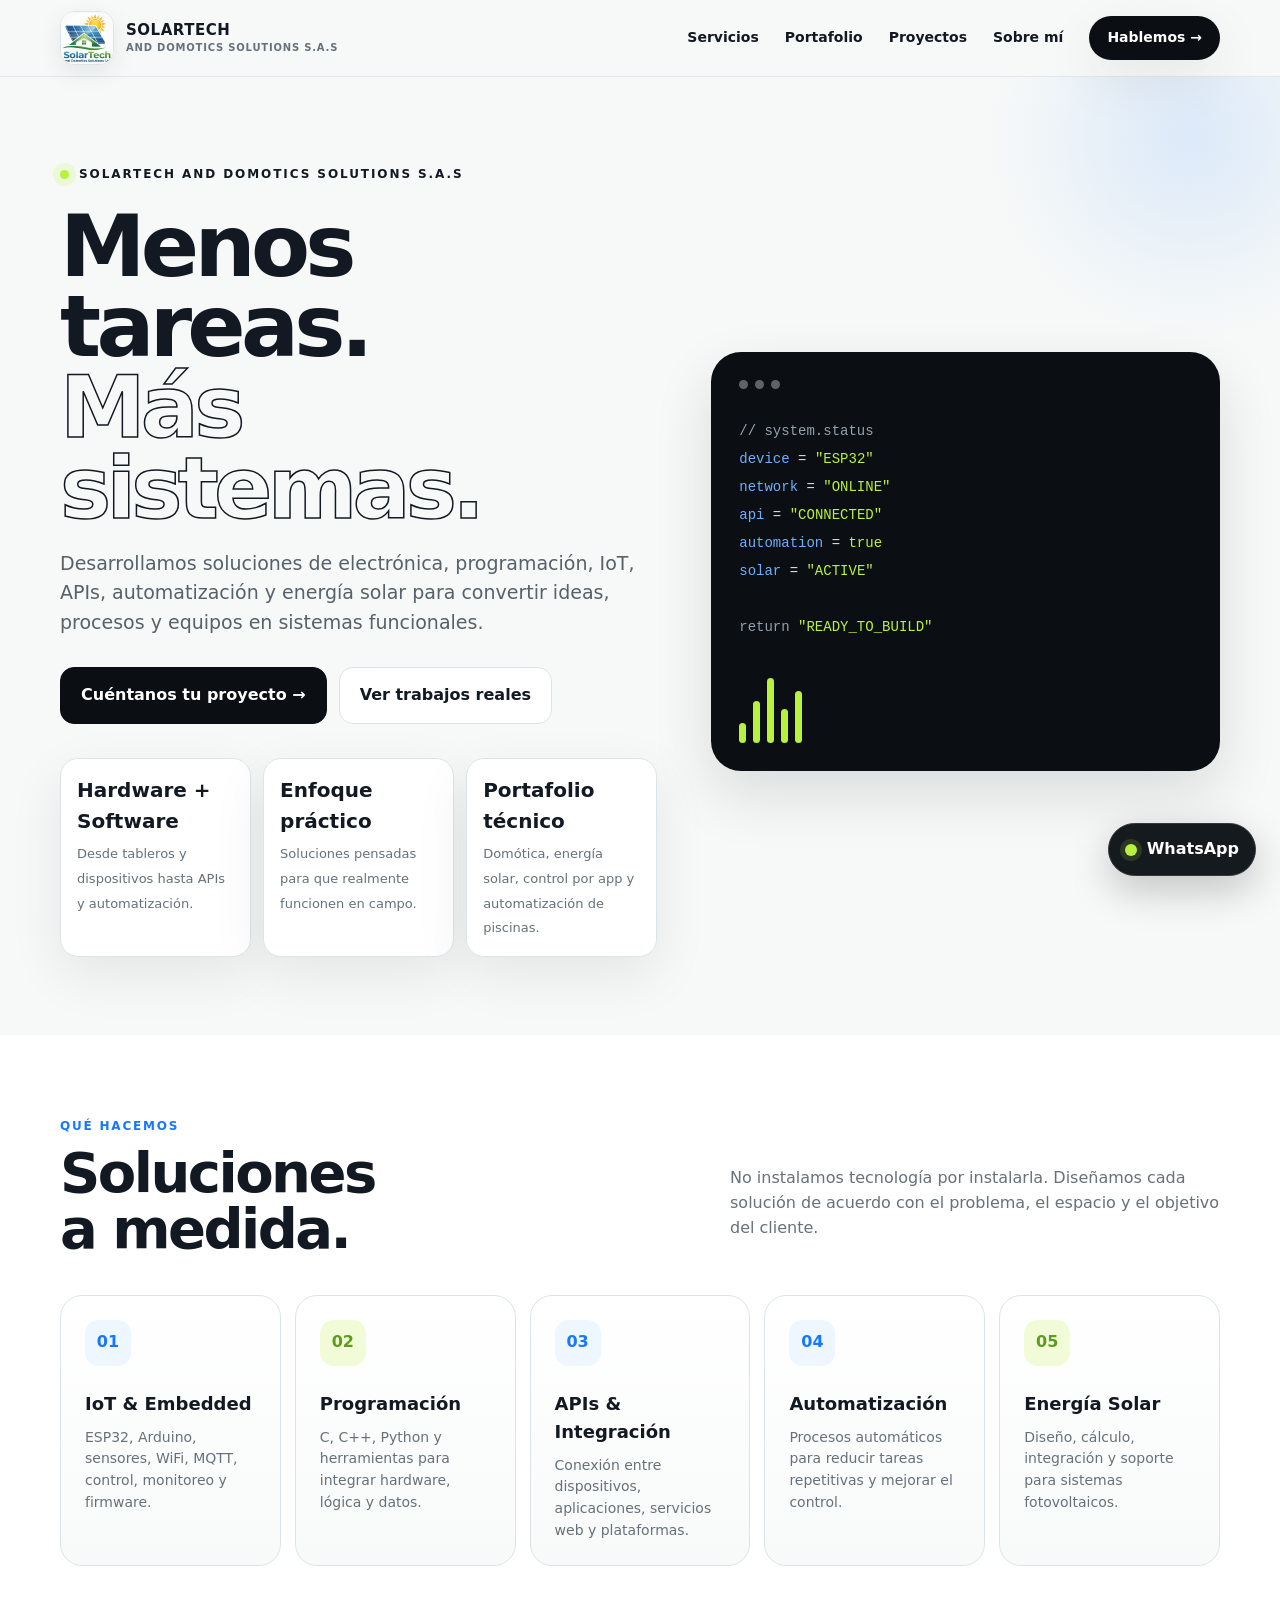
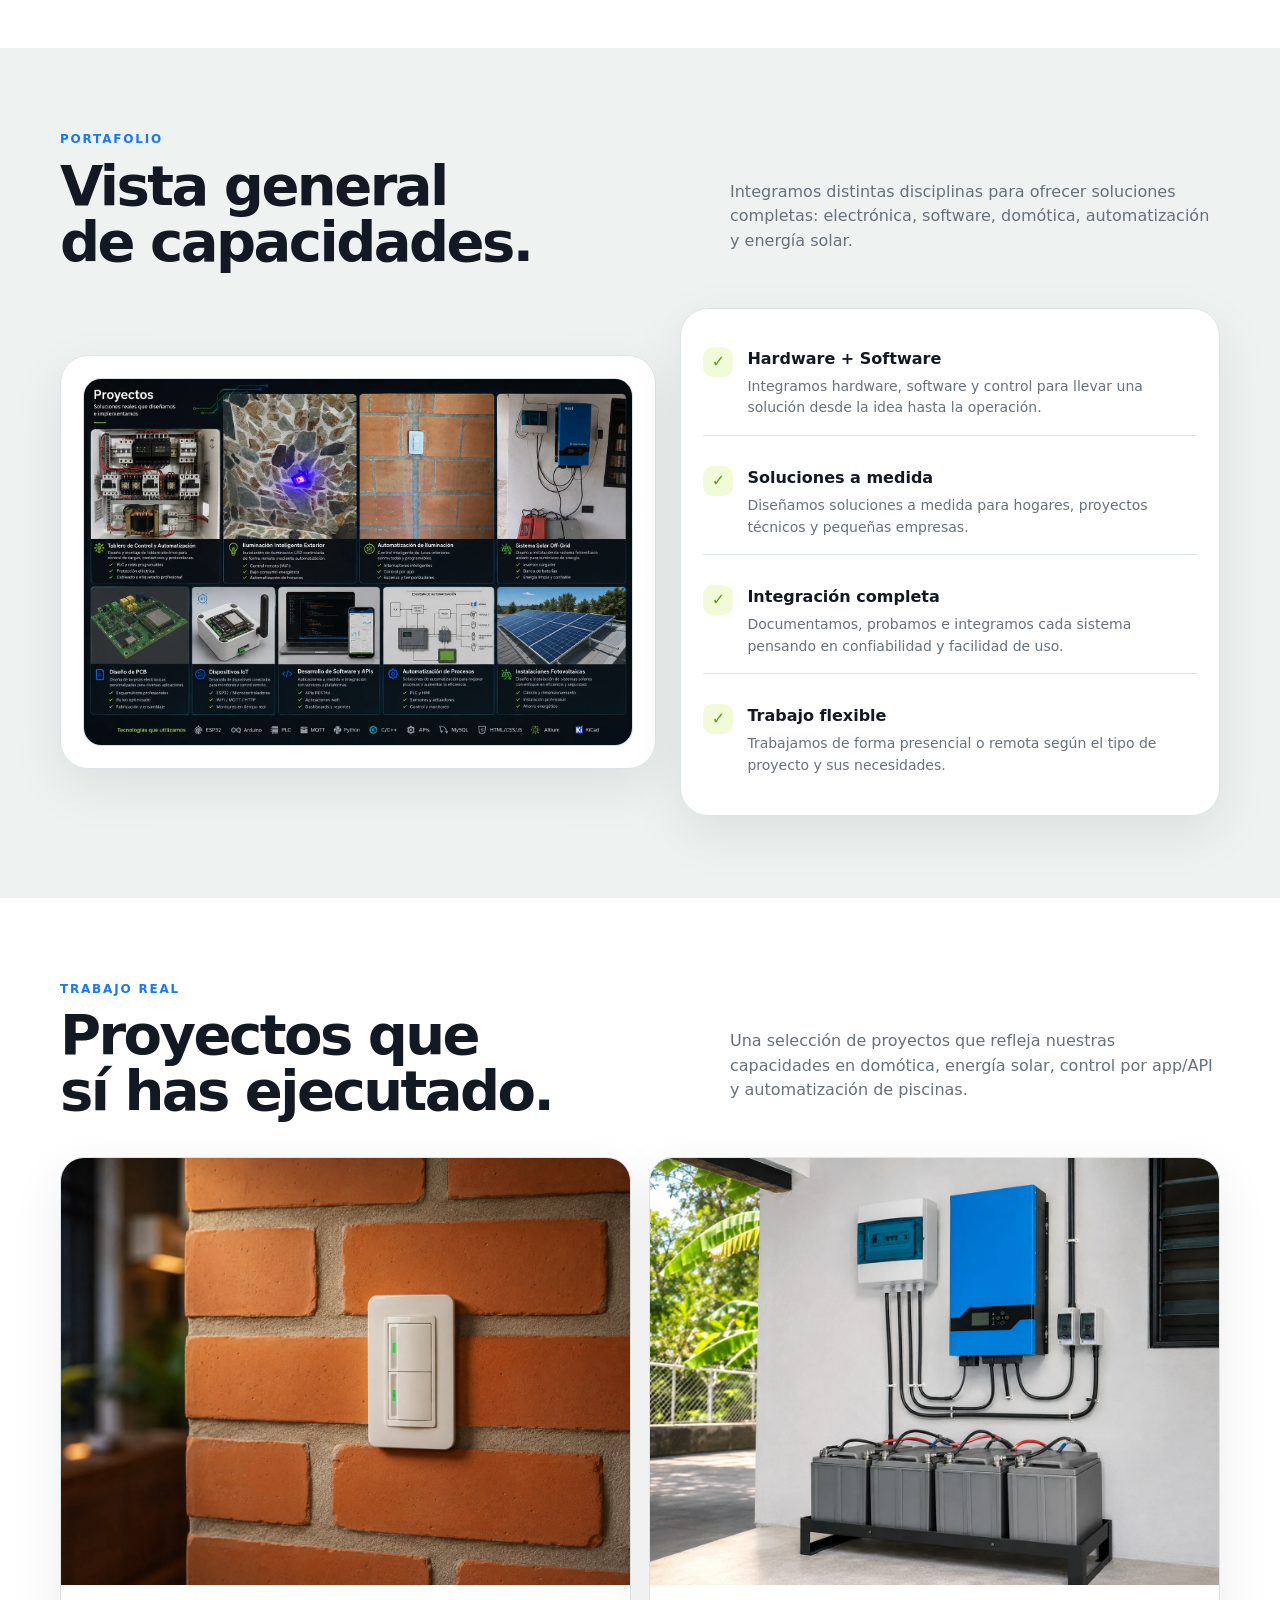
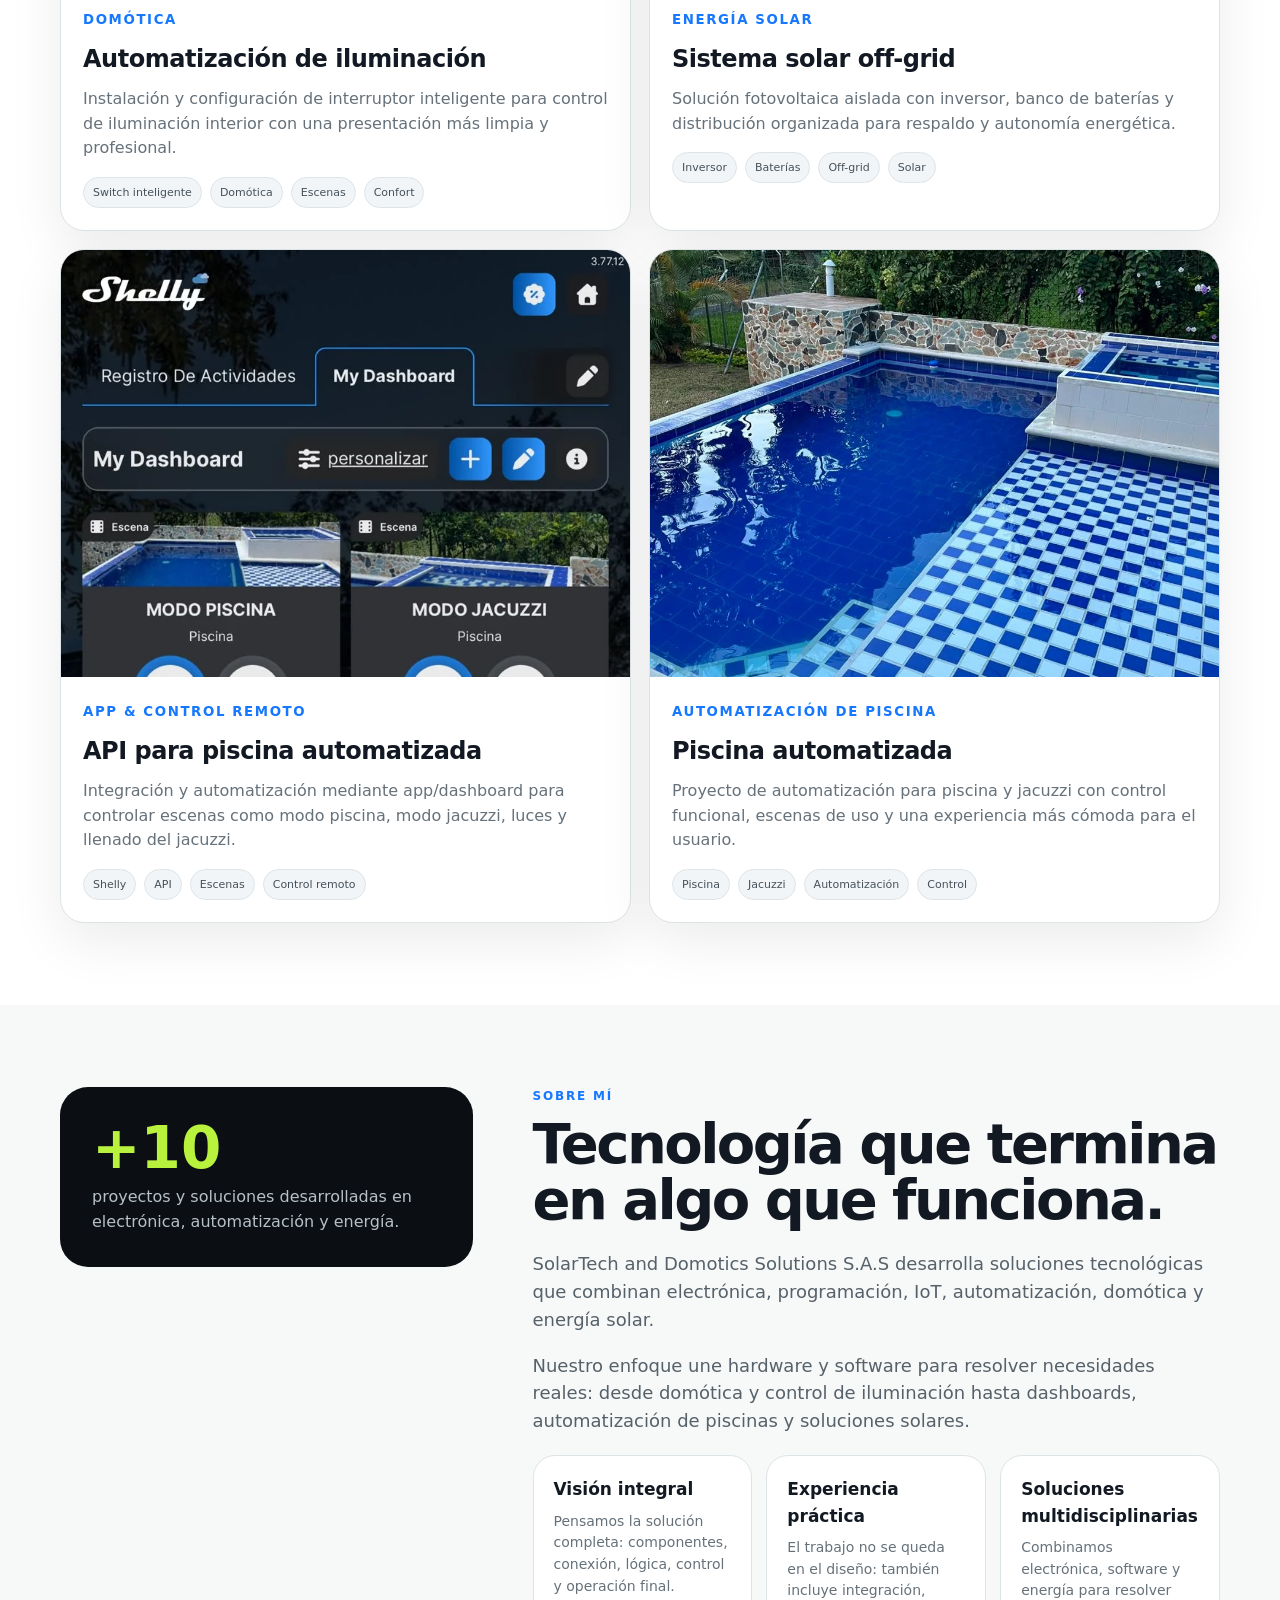
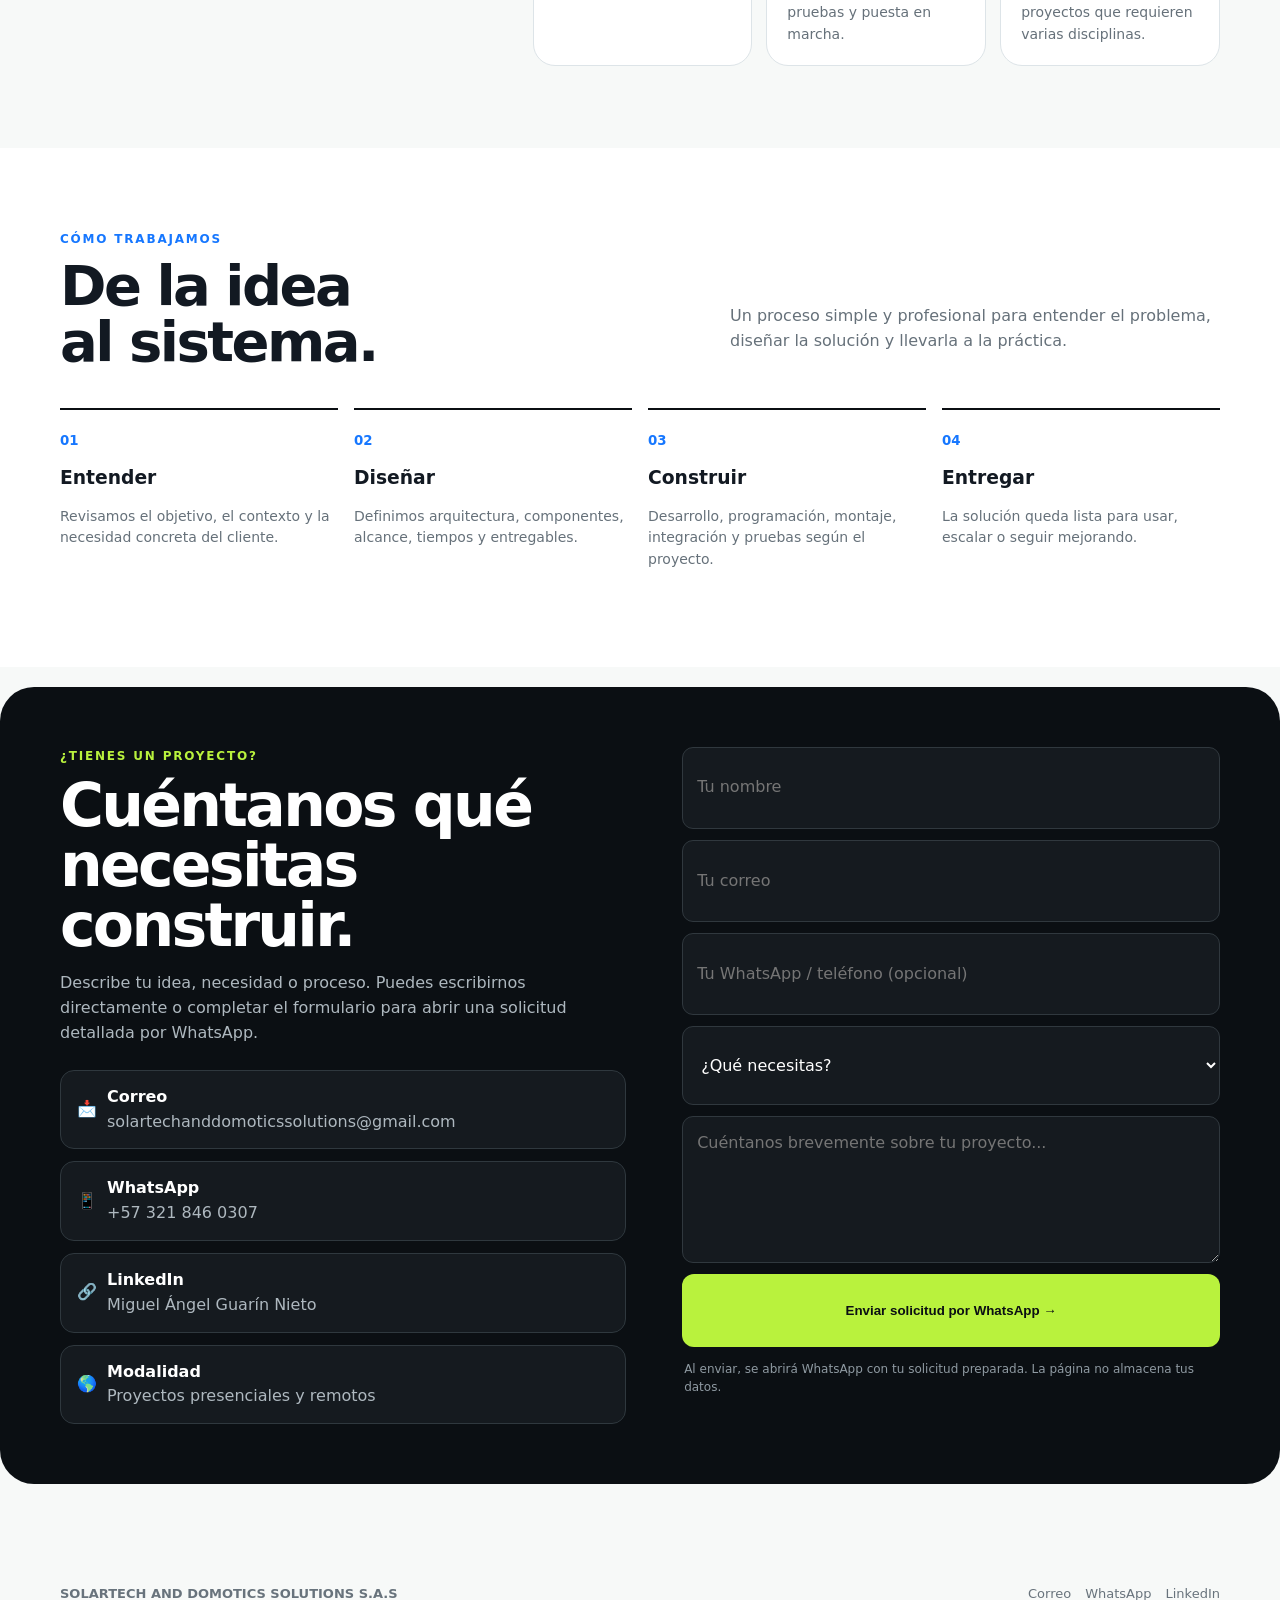
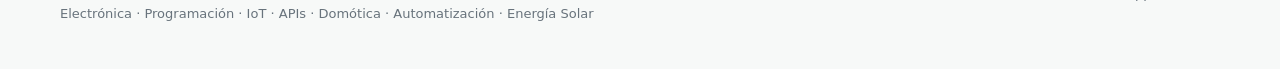
==== index.html @ ecc5a06c "Add files via upload" ====
<!doctype html>
<html lang="es">
<head>
  <meta charset="utf-8" />
  <meta name="viewport" content="width=device-width,initial-scale=1" />
  <meta name="description" content="SolarTech and Domotics Solutions S.A.S — Electrónica, programación, IoT, APIs, automatización y energía solar." />
  <title>SolarTech and Domotics Solutions S.A.S | Automatización · IoT · Energía Solar</title>
  <link rel="icon" type="image/png" href="assets/solartech-logo.png" />
  <style>
    :root{
      --bg:#f7f9f8; --card:#ffffff; --black:#0b0f13; --ink:#121922; --muted:#66717a;
      --line:#dde4e8; --green:#b9f23d; --green-deep:#5f9c1d; --blue:#1677ff; --soft:#edf2f5;
      --radius:24px; --shadow:0 18px 54px rgba(11,15,19,.08);
    }
    *{box-sizing:border-box} html{scroll-behavior:smooth} body{margin:0;font-family:Inter,system-ui,-apple-system,"Segoe UI",sans-serif;background:var(--bg);color:var(--ink);line-height:1.55}
    img{max-width:100%;display:block} a{text-decoration:none;color:inherit}
    .wrap{width:min(1160px,92%);margin:auto}
    nav{position:sticky;top:0;z-index:30;background:rgba(247,249,248,.86);backdrop-filter:blur(14px);border-bottom:1px solid rgba(221,228,232,.9)}
    .nav{height:76px;display:flex;justify-content:space-between;align-items:center}
    .brand{display:flex;align-items:center;gap:12px;font-weight:900;letter-spacing:.04em}
    .brand-logo{width:54px;height:54px;object-fit:contain;border-radius:14px;background:#fff;border:1px solid var(--line);box-shadow:0 8px 24px rgba(11,15,19,.08)}
    .brand-copy{display:flex;flex-direction:column;line-height:1.05}.brand-copy strong{font-size:15px;letter-spacing:.035em}.brand-copy span{font-size:10px;color:var(--muted);letter-spacing:.08em;margin-top:4px}
    .links{display:flex;align-items:center;gap:26px;font-size:14px;font-weight:700}
    .links a:hover{color:var(--blue)}
    .cta{background:var(--black);color:#fff;padding:11px 18px;border-radius:999px;box-shadow:var(--shadow)}
    .hero{padding:88px 0 78px;position:relative;overflow:hidden}
    .hero:before{content:"";position:absolute;right:-120px;top:-150px;width:420px;height:420px;border-radius:50%;background:radial-gradient(circle,rgba(22,119,255,.12),transparent 68%)}
    .hero-grid{display:grid;grid-template-columns:1.08fr .92fr;gap:54px;align-items:center}
    .eyebrow{display:flex;gap:10px;align-items:center;font-size:12px;font-weight:900;letter-spacing:.16em;text-transform:uppercase}
    .dot{width:9px;height:9px;border-radius:50%;background:var(--green);box-shadow:0 0 0 7px rgba(185,242,61,.18)}
    h1{font-size:clamp(48px,7vw,86px);line-height:.94;letter-spacing:-.055em;margin:22px 0 20px;max-width:720px}
    h1 span{color:transparent;-webkit-text-stroke:1.5px var(--ink)}
    .lead{font-size:19px;color:#56616a;max-width:680px}
    .buttons{display:flex;gap:12px;flex-wrap:wrap;margin-top:30px}
    .btn{display:inline-flex;align-items:center;gap:10px;padding:15px 20px;border-radius:14px;font-weight:800;border:1px solid var(--line);background:#fff}
    .primary{background:var(--black);border-color:var(--black);color:#fff}
    .mini-stats{display:grid;grid-template-columns:repeat(3,1fr);gap:12px;margin-top:34px}
    .mini{background:#fff;border:1px solid var(--line);padding:16px;border-radius:18px;box-shadow:var(--shadow)}
    .mini strong{display:block;font-size:20px;margin-bottom:4px}
    .mini span{font-size:13px;color:var(--muted)}
    .hero-card{background:var(--black);color:#dbe5ea;border-radius:30px;padding:28px;min-height:390px;box-shadow:0 24px 60px rgba(9,16,24,.12)}
    .hero-card .top{display:flex;gap:7px;margin-bottom:28px}.hero-card .top i{width:9px;height:9px;border-radius:50%;background:#fff;opacity:.35}
    .code{font:14px/2 ui-monospace,Consolas,monospace}.g{color:var(--green)}.b{color:#6eafff}.m{color:#93a1ab}
    .signal{display:flex;gap:7px;align-items:end;height:72px;margin-top:30px}.signal i{display:block;width:7px;background:var(--green);border-radius:8px}
    .signal i:nth-child(1){height:20px}.signal i:nth-child(2){height:42px}.signal i:nth-child(3){height:65px}.signal i:nth-child(4){height:34px}.signal i:nth-child(5){height:52px}
    section{padding:82px 0}.white{background:#fff}.soft{background:#eef3f2}
    .head{display:flex;justify-content:space-between;align-items:end;gap:28px;margin-bottom:38px}.kicker{font-size:12px;font-weight:900;letter-spacing:.15em;text-transform:uppercase;color:var(--blue)}
    .head h2{font-size:clamp(34px,5vw,56px);line-height:1;letter-spacing:-.045em;margin:9px 0 0}.head p{max-width:490px;color:var(--muted)}
    .services{display:grid;grid-template-columns:repeat(5,1fr);gap:14px}
    .service{background:linear-gradient(180deg,#fff,#f8faf9);border:1px solid var(--line);border-radius:22px;padding:24px;min-height:225px;transition:.2s transform,.2s box-shadow}
    .service:hover,.portfolio-box:hover,.project:hover,.reason:hover{transform:translateY(-4px);box-shadow:var(--shadow)}
    .icon{width:46px;height:46px;border-radius:14px;display:grid;place-items:center;background:#eef6ff;color:var(--blue);font-weight:900;margin-bottom:24px}
    .service:nth-child(2) .icon,.service:nth-child(5) .icon{background:#f1fbd7;color:var(--green-deep)}
    .service h3{margin:0 0 9px;font-size:18px}.service p{margin:0;color:var(--muted);font-size:14px}
    .portfolio-highlight{display:grid;grid-template-columns:1.05fr .95fr;gap:24px;align-items:center}
    .portfolio-box{background:#fff;border:1px solid var(--line);border-radius:28px;padding:22px;box-shadow:var(--shadow)}
    .portfolio-box img{border-radius:18px;border:1px solid #d9e0e4}
    .bullets{display:grid;gap:14px}
    .bullet{display:flex;gap:14px;align-items:flex-start;padding:16px 0;border-bottom:1px solid var(--line)}
    .bullet:last-child{border-bottom:0}.check{width:30px;height:30px;border-radius:10px;background:#f1fbd7;color:var(--green-deep);display:grid;place-items:center;font-weight:900;flex:0 0 auto}
    .bullet strong{display:block;margin-bottom:4px}.bullet p{margin:0;color:var(--muted);font-size:14px}
    .projects-grid{display:grid;grid-template-columns:repeat(2,1fr);gap:18px}
    .project{background:#fff;border:1px solid var(--line);border-radius:24px;overflow:hidden;box-shadow:var(--shadow);transition:.2s transform,.2s box-shadow}
    .project img{aspect-ratio:4/3;object-fit:cover;width:100%;background:#eef2f4}.photo-switch{object-position:center 48%}.photo-solar{object-position:center 42%}.photo-api{object-position:center top}.photo-pool{object-position:center 54%}
    .project-body{padding:22px}.project small{display:inline-block;color:var(--blue);font-weight:900;letter-spacing:.12em;text-transform:uppercase;margin-bottom:10px}
    .project h3{margin:0 0 9px;font-size:24px;letter-spacing:-.02em}.project p{margin:0;color:var(--muted)}
    .tags{display:flex;gap:8px;flex-wrap:wrap;margin-top:16px}.tag{font-size:11px;padding:6px 9px;border-radius:999px;background:#f2f5f7;border:1px solid #dde4e8;color:#46515a}
    .about{display:grid;grid-template-columns:.75fr 1.25fr;gap:60px;align-items:start}
    .stat{background:var(--black);color:#fff;border-radius:28px;padding:32px}.stat strong{display:block;color:var(--green);font-size:58px;line-height:1;margin-bottom:8px}.stat span{color:#b6c0c7}
    .about h2{font-size:clamp(34px,5vw,56px);line-height:1;letter-spacing:-.045em;margin:10px 0 22px}.about p{font-size:18px;color:#56616a}
    .reasons{display:grid;grid-template-columns:repeat(3,1fr);gap:14px;margin-top:20px}.reason{background:#fff;border:1px solid var(--line);border-radius:22px;padding:20px;transition:.2s transform,.2s box-shadow}.reason h3{margin:0 0 8px;font-size:17px}.reason p{margin:0;color:var(--muted);font-size:14px}
    .process{display:grid;grid-template-columns:repeat(4,1fr);gap:16px}.step{border-top:2px solid var(--black);padding-top:18px}.step small{color:var(--blue);font-weight:900}.step h3{margin:10px 0 6px}.step p{font-size:14px;color:var(--muted)}
    .contact{background:var(--black);color:#fff;border-radius:34px;padding:60px;margin:20px auto 70px}.contact-grid{display:grid;grid-template-columns:1fr .95fr;gap:56px}.contact h2{font-size:clamp(38px,5vw,60px);line-height:1;letter-spacing:-.045em;margin:10px 0}.contact p{color:#aeb8bf;max-width:560px}
    .contact-list{display:grid;gap:12px;margin-top:24px}.contact-chip{display:flex;align-items:center;gap:10px;background:#151a1f;border:1px solid #2f383e;padding:14px 16px;border-radius:14px;color:#dbe4ea;transition:.2s border-color,.2s transform}.contact-chip:hover{border-color:#5b6972;transform:translateY(-1px)}
    .contact-chip strong{color:#fff}.contact-chip span{color:#aeb8bf}.form{display:grid;gap:11px} input,select,textarea{width:100%;padding:14px;border-radius:11px;border:1px solid #30383e;background:#151a1f;color:#fff;font:inherit} textarea{min-height:120px;resize:vertical} input:focus,select:focus,textarea:focus{outline:none;border-color:var(--blue);box-shadow:0 0 0 3px rgba(22,119,255,.13)}
    .send{border:0;background:var(--green);color:var(--black);cursor:pointer;font-weight:900;padding:15px;border-radius:12px}.form-note{font-size:12px;color:#8f9aa2;margin:2px 2px 0}
    .whatsapp-float{position:fixed;right:24px;bottom:24px;z-index:40;display:flex;align-items:center;gap:10px;background:#151a1f;color:#fff;padding:13px 16px;border-radius:999px;border:1px solid #2f383e;box-shadow:0 14px 40px rgba(0,0,0,.22);font-weight:800}.whatsapp-float .wa-dot{width:12px;height:12px;border-radius:50%;background:var(--green);box-shadow:0 0 0 5px rgba(185,242,61,.14)}.whatsapp-float:hover{transform:translateY(-2px)}
    footer{padding:30px 0 45px;color:#68737c;font-size:13px}.foot{display:flex;justify-content:space-between;gap:18px}.footer-links{display:flex;gap:14px;flex-wrap:wrap}.footer-links a:hover{color:var(--blue)}
    @media (max-width:950px){.hero-grid,.portfolio-highlight,.about,.contact-grid{grid-template-columns:1fr}.services{grid-template-columns:repeat(2,1fr)}.projects-grid,.reasons,.process,.mini-stats{grid-template-columns:repeat(2,1fr)}}
    @media (max-width:650px){.links{display:none}.brand-copy span{display:none}.brand-copy strong{font-size:12px}.brand-logo{width:46px;height:46px}.hero{padding-top:60px}.services,.projects-grid,.reasons,.process,.mini-stats{grid-template-columns:1fr}.head{display:block}.head p{margin-top:16px}.contact{padding:34px 24px}.foot{display:block}.foot>div+div{margin-top:14px}.whatsapp-float{right:14px;bottom:14px;padding:12px 14px}.whatsapp-float{font-size:13px}}
  </style>
</head>
<body>
  <nav>
    <div class="wrap nav">
      <a class="brand" href="#inicio"><img class="brand-logo" src="assets/solartech-logo.webp" alt="Logo de SolarTech and Domotics Solutions S.A.S" /><span class="brand-copy"><strong>SOLARTECH</strong><span>AND DOMOTICS SOLUTIONS S.A.S</span></span></a>
      <div class="links">
        <a href="#servicios">Servicios</a>
        <a href="#portfolio">Portafolio</a>
        <a href="#proyectos">Proyectos</a>
        <a href="#sobre-mi">Sobre mí</a>
        <a class="cta" href="#contacto">Hablemos →</a>
      </div>
    </div>
  </nav>

  <main>
    <section class="hero" id="inicio">
      <div class="wrap hero-grid">
        <div>
          <div class="eyebrow"><span class="dot"></span> SolarTech and Domotics Solutions S.A.S</div>
          <h1>Menos tareas.<br><span>Más sistemas.</span></h1>
          <p class="lead">Desarrollamos soluciones de electrónica, programación, IoT, APIs, automatización y energía solar para convertir ideas, procesos y equipos en sistemas funcionales.</p>
          <div class="buttons">
            <a class="btn primary" href="#contacto">Cuéntanos tu proyecto →</a>
            <a class="btn" href="#proyectos">Ver trabajos reales</a>
          </div>
          <div class="mini-stats">
            <div class="mini"><strong>Hardware + Software</strong><span>Desde tableros y dispositivos hasta APIs y automatización.</span></div>
            <div class="mini"><strong>Enfoque práctico</strong><span>Soluciones pensadas para que realmente funcionen en campo.</span></div>
            <div class="mini"><strong>Portafolio técnico</strong><span>Domótica, energía solar, control por app y automatización de piscinas.</span></div>
          </div>
        </div>
        <div class="hero-card">
          <div class="top"><i></i><i></i><i></i></div>
          <div class="code">
            <div><span class="m">// system.status</span></div>
            <div><span class="b">device</span> = <span class="g">"ESP32"</span></div>
            <div><span class="b">network</span> = <span class="g">"ONLINE"</span></div>
            <div><span class="b">api</span> = <span class="g">"CONNECTED"</span></div>
            <div><span class="b">automation</span> = <span class="g">true</span></div>
            <div><span class="b">solar</span> = <span class="g">"ACTIVE"</span></div>
            <br />
            <div><span class="m">return</span> <span class="g">"READY_TO_BUILD"</span></div>
          </div>
          <div class="signal"><i></i><i></i><i></i><i></i><i></i></div>
        </div>
      </div>
    </section>

    <section class="white" id="servicios">
      <div class="wrap">
        <div class="head">
          <div>
            <div class="kicker">Qué hacemos</div>
            <h2>Soluciones<br />a medida.</h2>
          </div>
          <p>No instalamos tecnología por instalarla. Diseñamos cada solución de acuerdo con el problema, el espacio y el objetivo del cliente.</p>
        </div>
        <div class="services">
          <article class="service"><div class="icon">01</div><h3>IoT & Embedded</h3><p>ESP32, Arduino, sensores, WiFi, MQTT, control, monitoreo y firmware.</p></article>
          <article class="service"><div class="icon">02</div><h3>Programación</h3><p>C, C++, Python y herramientas para integrar hardware, lógica y datos.</p></article>
          <article class="service"><div class="icon">03</div><h3>APIs & Integración</h3><p>Conexión entre dispositivos, aplicaciones, servicios web y plataformas.</p></article>
          <article class="service"><div class="icon">04</div><h3>Automatización</h3><p>Procesos automáticos para reducir tareas repetitivas y mejorar el control.</p></article>
          <article class="service"><div class="icon">05</div><h3>Energía Solar</h3><p>Diseño, cálculo, integración y soporte para sistemas fotovoltaicos.</p></article>
        </div>
      </div>
    </section>

    <section class="soft" id="portfolio">
      <div class="wrap">
        <div class="head">
          <div>
            <div class="kicker">Portafolio</div>
            <h2>Vista general<br />de capacidades.</h2>
          </div>
          <p>Integramos distintas disciplinas para ofrecer soluciones completas: electrónica, software, domótica, automatización y energía solar.</p>
        </div>
        <div class="portfolio-highlight">
          <div class="portfolio-box">
            <img src="assets/portfolio-general.webp" alt="Póster general del portafolio técnico de SolarTech and Domotics Solutions S.A.S" />
          </div>
          <div class="portfolio-box">
            <div class="bullets">
              <div class="bullet"><div class="check">✓</div><div><strong>Hardware + Software</strong><p>Integramos hardware, software y control para llevar una solución desde la idea hasta la operación.</p></div></div>
              <div class="bullet"><div class="check">✓</div><div><strong>Soluciones a medida</strong><p>Diseñamos soluciones a medida para hogares, proyectos técnicos y pequeñas empresas.</p></div></div>
              <div class="bullet"><div class="check">✓</div><div><strong>Integración completa</strong><p>Documentamos, probamos e integramos cada sistema pensando en confiabilidad y facilidad de uso.</p></div></div>
              <div class="bullet"><div class="check">✓</div><div><strong>Trabajo flexible</strong><p>Trabajamos de forma presencial o remota según el tipo de proyecto y sus necesidades.</p></div></div>
            </div>
          </div>
        </div>
      </div>
    </section>

    <section class="white" id="proyectos">
      <div class="wrap">
        <div class="head">
          <div>
            <div class="kicker">Trabajo real</div>
            <h2>Proyectos que<br />sí has ejecutado.</h2>
          </div>
          <p>Una selección de proyectos que refleja nuestras capacidades en domótica, energía solar, control por app/API y automatización de piscinas.</p>
        </div>
        <div class="projects-grid">
          <article class="project">
            <img class="photo-switch" src="assets/switch-profesional.webp" alt="Interruptor inteligente instalado profesionalmente sobre muro de ladrillo" />
            <div class="project-body">
              <small>Domótica</small>
              <h3>Automatización de iluminación</h3>
              <p>Instalación y configuración de interruptor inteligente para control de iluminación interior con una presentación más limpia y profesional.</p>
              <div class="tags"><span class="tag">Switch inteligente</span><span class="tag">Domótica</span><span class="tag">Escenas</span><span class="tag">Confort</span></div>
            </div>
          </article>

          <article class="project">
            <img class="photo-solar" src="assets/solar-profesional.webp" alt="Sistema solar fotovoltaico con inversor, baterías y cableado organizado" />
            <div class="project-body">
              <small>Energía Solar</small>
              <h3>Sistema solar off-grid</h3>
              <p>Solución fotovoltaica aislada con inversor, banco de baterías y distribución organizada para respaldo y autonomía energética.</p>
              <div class="tags"><span class="tag">Inversor</span><span class="tag">Baterías</span><span class="tag">Off-grid</span><span class="tag">Solar</span></div>
            </div>
          </article>

          <article class="project">
            <img class="photo-api" src="assets/api-piscina.webp" alt="Dashboard de la app Shelly para controlar piscina automatizada" />
            <div class="project-body">
              <small>App & Control Remoto</small>
              <h3>API para piscina automatizada</h3>
              <p>Integración y automatización mediante app/dashboard para controlar escenas como modo piscina, modo jacuzzi, luces y llenado del jacuzzi.</p>
              <div class="tags"><span class="tag">Shelly</span><span class="tag">API</span><span class="tag">Escenas</span><span class="tag">Control remoto</span></div>
            </div>
          </article>

          <article class="project">
            <img class="photo-pool" src="assets/piscina-automatizada.webp" alt="Piscina y jacuzzi automatizados" />
            <div class="project-body">
              <small>Automatización de Piscina</small>
              <h3>Piscina automatizada</h3>
              <p>Proyecto de automatización para piscina y jacuzzi con control funcional, escenas de uso y una experiencia más cómoda para el usuario.</p>
              <div class="tags"><span class="tag">Piscina</span><span class="tag">Jacuzzi</span><span class="tag">Automatización</span><span class="tag">Control</span></div>
            </div>
          </article>
        </div>
      </div>
    </section>

    <section id="sobre-mi">
      <div class="wrap about">
        <div class="stat">
          <strong>+10</strong>
          <span>proyectos y soluciones desarrolladas en electrónica, automatización y energía.</span>
        </div>
        <div>
          <div class="kicker">Sobre mí</div>
          <h2>Tecnología que termina en algo que funciona.</h2>
          <p>SolarTech and Domotics Solutions S.A.S desarrolla soluciones tecnológicas que combinan electrónica, programación, IoT, automatización, domótica y energía solar.</p>
          <p>Nuestro enfoque une hardware y software para resolver necesidades reales: desde domótica y control de iluminación hasta dashboards, automatización de piscinas y soluciones solares.</p>
          <div class="reasons">
            <article class="reason"><h3>Visión integral</h3><p>Pensamos la solución completa: componentes, conexión, lógica, control y operación final.</p></article>
            <article class="reason"><h3>Experiencia práctica</h3><p>El trabajo no se queda en el diseño: también incluye integración, pruebas y puesta en marcha.</p></article>
            <article class="reason"><h3>Soluciones multidisciplinarias</h3><p>Combinamos electrónica, software y energía para resolver proyectos que requieren varias disciplinas.</p></article>
          </div>
        </div>
      </div>
    </section>

    <section class="white">
      <div class="wrap">
        <div class="head">
          <div>
            <div class="kicker">Cómo trabajamos</div>
            <h2>De la idea<br />al sistema.</h2>
          </div>
          <p>Un proceso simple y profesional para entender el problema, diseñar la solución y llevarla a la práctica.</p>
        </div>
        <div class="process">
          <div class="step"><small>01</small><h3>Entender</h3><p>Revisamos el objetivo, el contexto y la necesidad concreta del cliente.</p></div>
          <div class="step"><small>02</small><h3>Diseñar</h3><p>Definimos arquitectura, componentes, alcance, tiempos y entregables.</p></div>
          <div class="step"><small>03</small><h3>Construir</h3><p>Desarrollo, programación, montaje, integración y pruebas según el proyecto.</p></div>
          <div class="step"><small>04</small><h3>Entregar</h3><p>La solución queda lista para usar, escalar o seguir mejorando.</p></div>
        </div>
      </div>
    </section>

    <section class="contact" id="contacto">
      <div class="contact-grid">
        <div>
          <div class="kicker" style="color:var(--green)">¿Tienes un proyecto?</div>
          <h2>Cuéntanos qué necesitas construir.</h2>
          <p>Describe tu idea, necesidad o proceso. Puedes escribirnos directamente o completar el formulario para abrir una solicitud detallada por WhatsApp.</p>
          <div class="contact-list">
            <a class="contact-chip" href="mailto:solartechanddomoticssolutions@gmail.com"><span>📩</span><div><strong>Correo</strong><br><span>solartechanddomoticssolutions@gmail.com</span></div></a>
            <a class="contact-chip" href="https://wa.me/573218460307?text=Hola%20SolarTech%2C%20quiero%20consultar%20sobre%20un%20proyecto." target="_blank" rel="noopener"><span>📱</span><div><strong>WhatsApp</strong><br><span>+57 321 846 0307</span></div></a>
            <a class="contact-chip" href="https://www.linkedin.com/in/miguel-angel-guarin-nieto-8122bb215/" target="_blank" rel="noopener"><span>🔗</span><div><strong>LinkedIn</strong><br><span>Miguel Ángel Guarín Nieto</span></div></a>
            <div class="contact-chip"><span>🌎</span><div><strong>Modalidad</strong><br><span>Proyectos presenciales y remotos</span></div></div>
          </div>
        </div>
        <form class="form" id="projectForm">
          <input id="clientName" required placeholder="Tu nombre" autocomplete="name" />
          <input id="clientEmail" required type="email" placeholder="Tu correo" autocomplete="email" />
          <input id="clientPhone" type="tel" placeholder="Tu WhatsApp / teléfono (opcional)" autocomplete="tel" />
          <select id="serviceType" required>
            <option value="">¿Qué necesitas?</option>
            <option>ESP32 / Arduino / IoT</option>
            <option>Programación / Python / C++</option>
            <option>APIs / Integraciones</option>
            <option>Domótica / Automatización</option>
            <option>Energía solar</option>
            <option>Automatización de piscina / jacuzzi</option>
            <option>Otro proyecto</option>
          </select>
          <textarea id="projectMessage" required placeholder="Cuéntanos brevemente sobre tu proyecto..."></textarea>
          <button class="send" type="submit">Enviar solicitud por WhatsApp →</button>
          <div class="form-note">Al enviar, se abrirá WhatsApp con tu solicitud preparada. La página no almacena tus datos.</div>
        </form>
      </div>
    </section>
  </main>

  <footer>
    <div class="wrap foot">
      <div><b>SOLARTECH AND DOMOTICS SOLUTIONS S.A.S</b><br>Electrónica · Programación · IoT · APIs · Domótica · Automatización · Energía Solar</div>
      <div class="footer-links">
        <a href="mailto:solartechanddomoticssolutions@gmail.com">Correo</a>
        <a href="https://wa.me/573218460307" target="_blank" rel="noopener">WhatsApp</a>
        <a href="https://www.linkedin.com/in/miguel-angel-guarin-nieto-8122bb215/" target="_blank" rel="noopener">LinkedIn</a>
      </div>
    </div>
  </footer>

  <a class="whatsapp-float" href="https://wa.me/573218460307?text=Hola%20SolarTech%2C%20quiero%20consultar%20sobre%20un%20proyecto." target="_blank" rel="noopener" aria-label="Contactar SolarTech por WhatsApp"><span class="wa-dot"></span> WhatsApp</a>

  <script>
    document.getElementById('projectForm').addEventListener('submit', function(event){
      event.preventDefault();
      const name = document.getElementById('clientName').value.trim();
      const email = document.getElementById('clientEmail').value.trim();
      const phone = document.getElementById('clientPhone').value.trim();
      const service = document.getElementById('serviceType').value;
      const message = document.getElementById('projectMessage').value.trim();

      const lines = [
        'Hola SolarTech, quiero solicitar información sobre un proyecto.',
        '',
        'Nombre: ' + name,
        'Correo: ' + email,
        phone ? 'Teléfono/WhatsApp: ' + phone : '',
        'Servicio: ' + service,
        '',
        'Descripción:',
        message
      ].filter(Boolean);

      const url = 'https://wa.me/573218460307?text=' + encodeURIComponent(lines.join('\n'));
      window.open(url, '_blank', 'noopener');
    });
  </script>
</body>
</html>
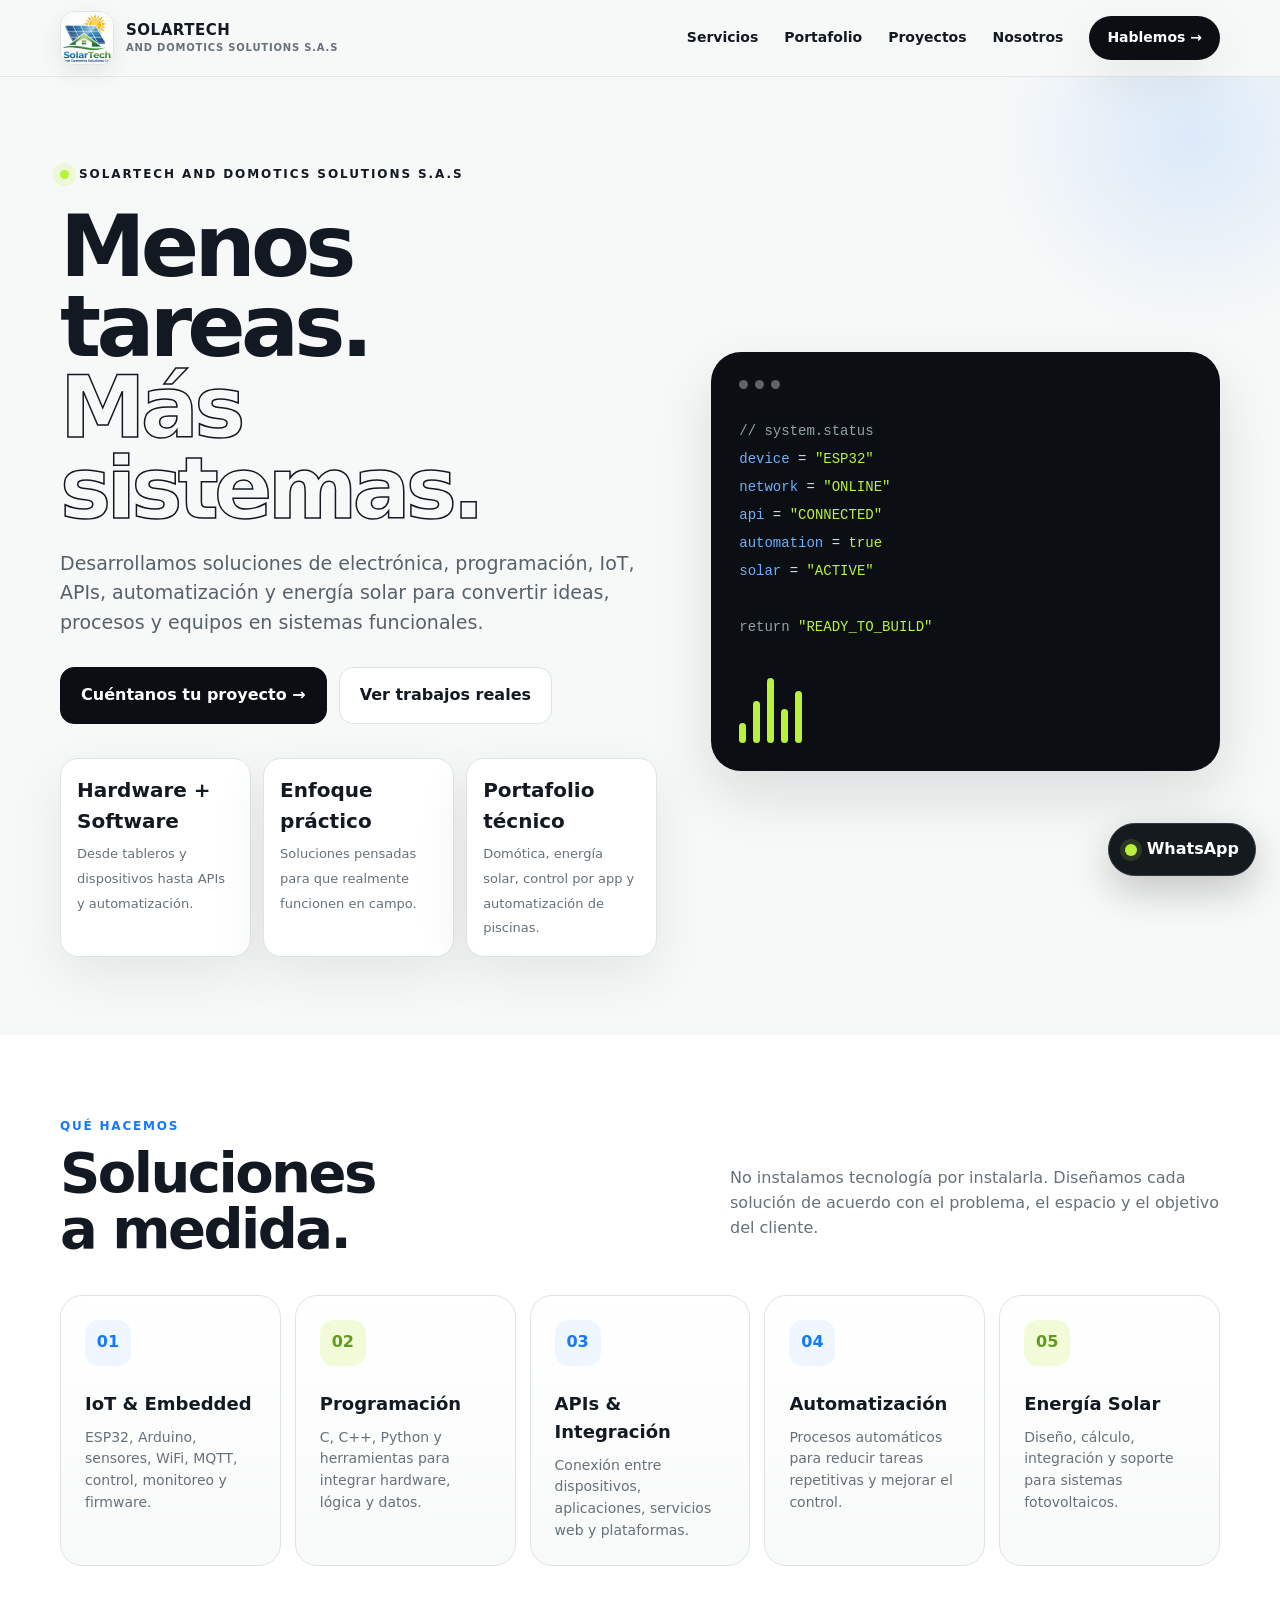
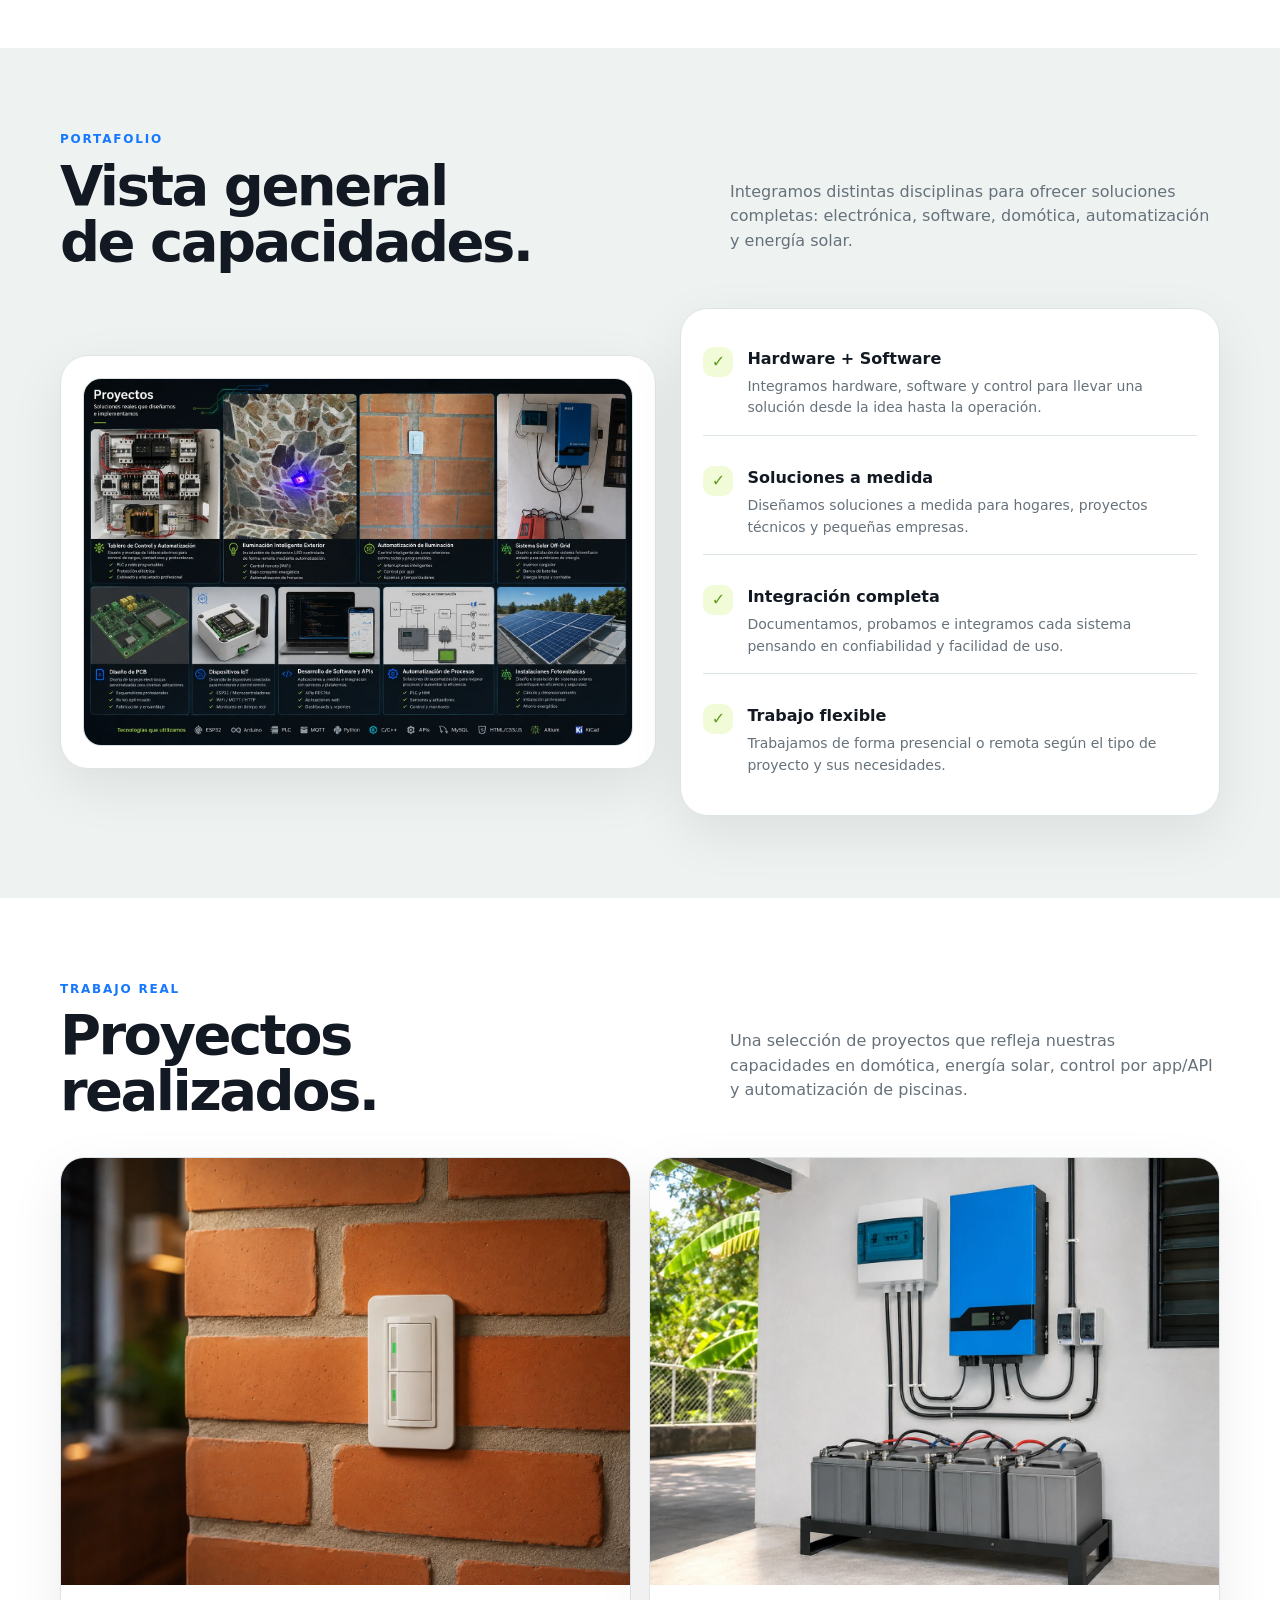
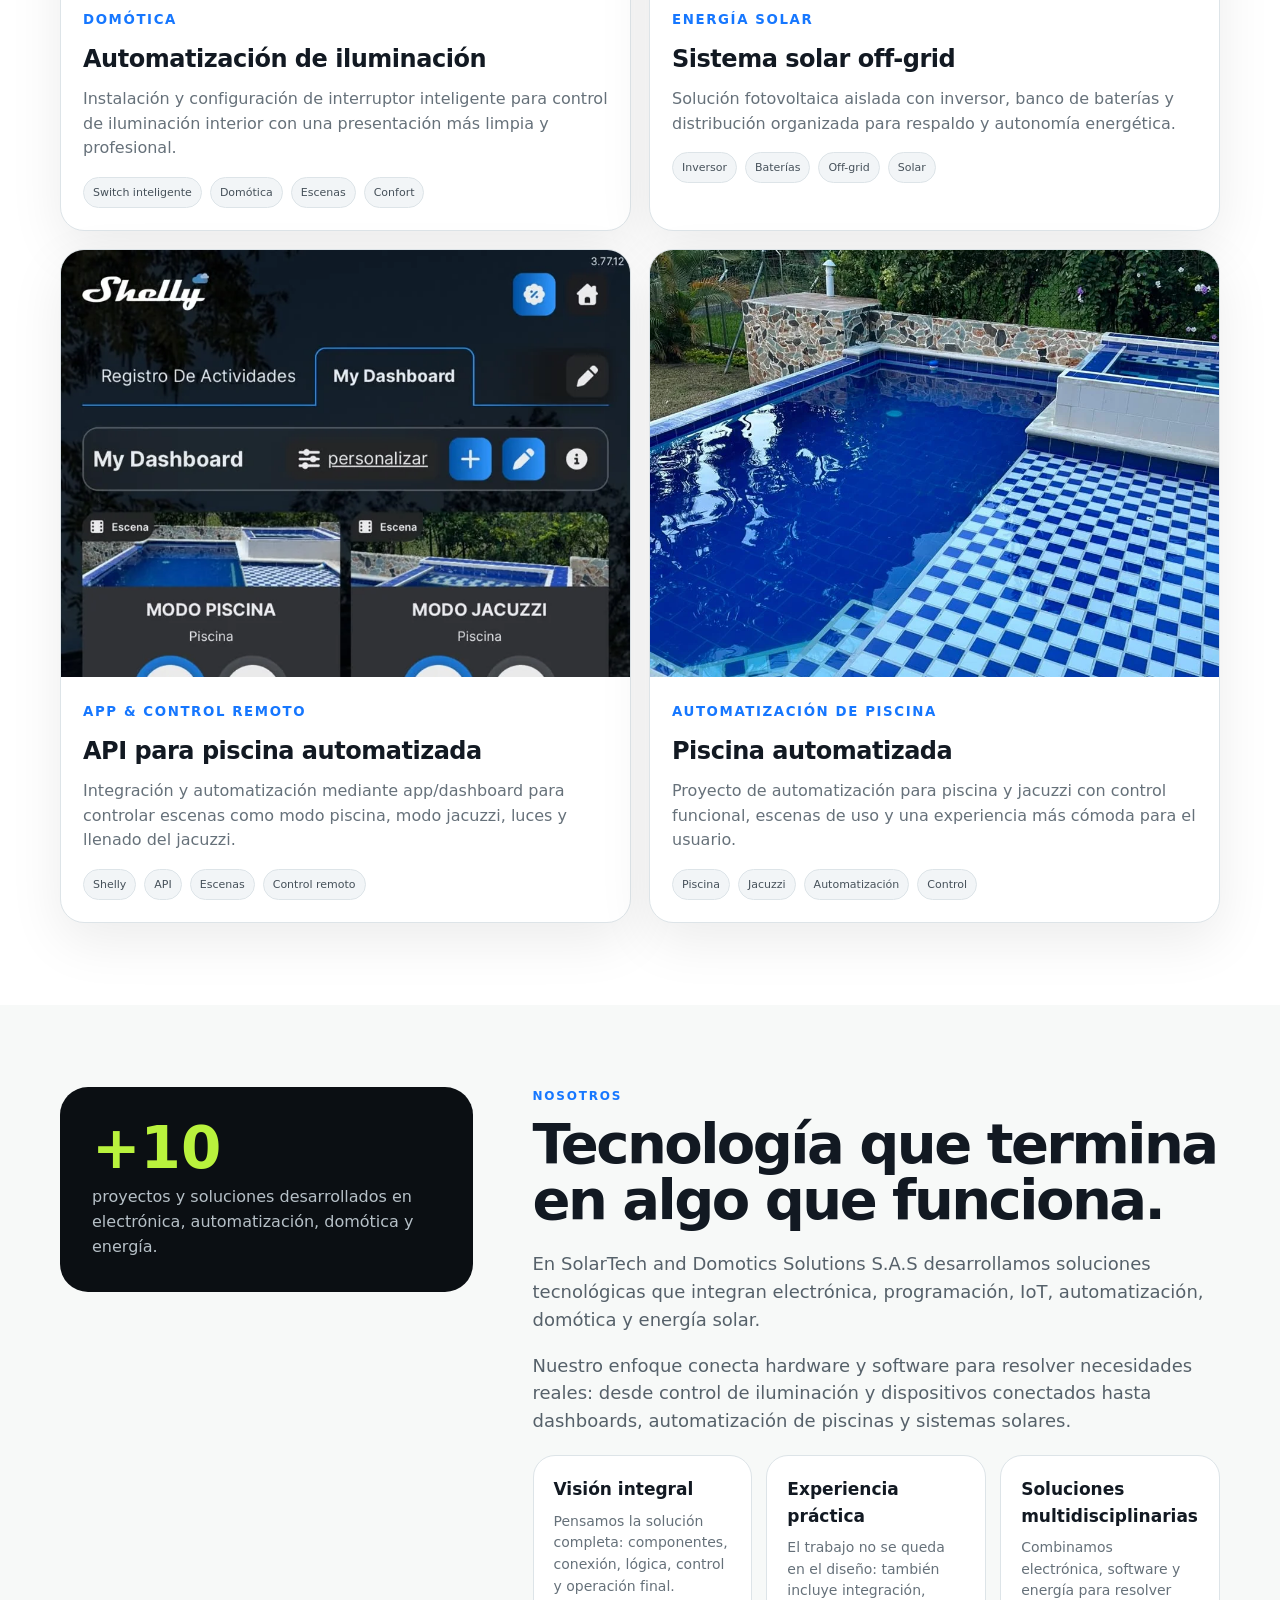
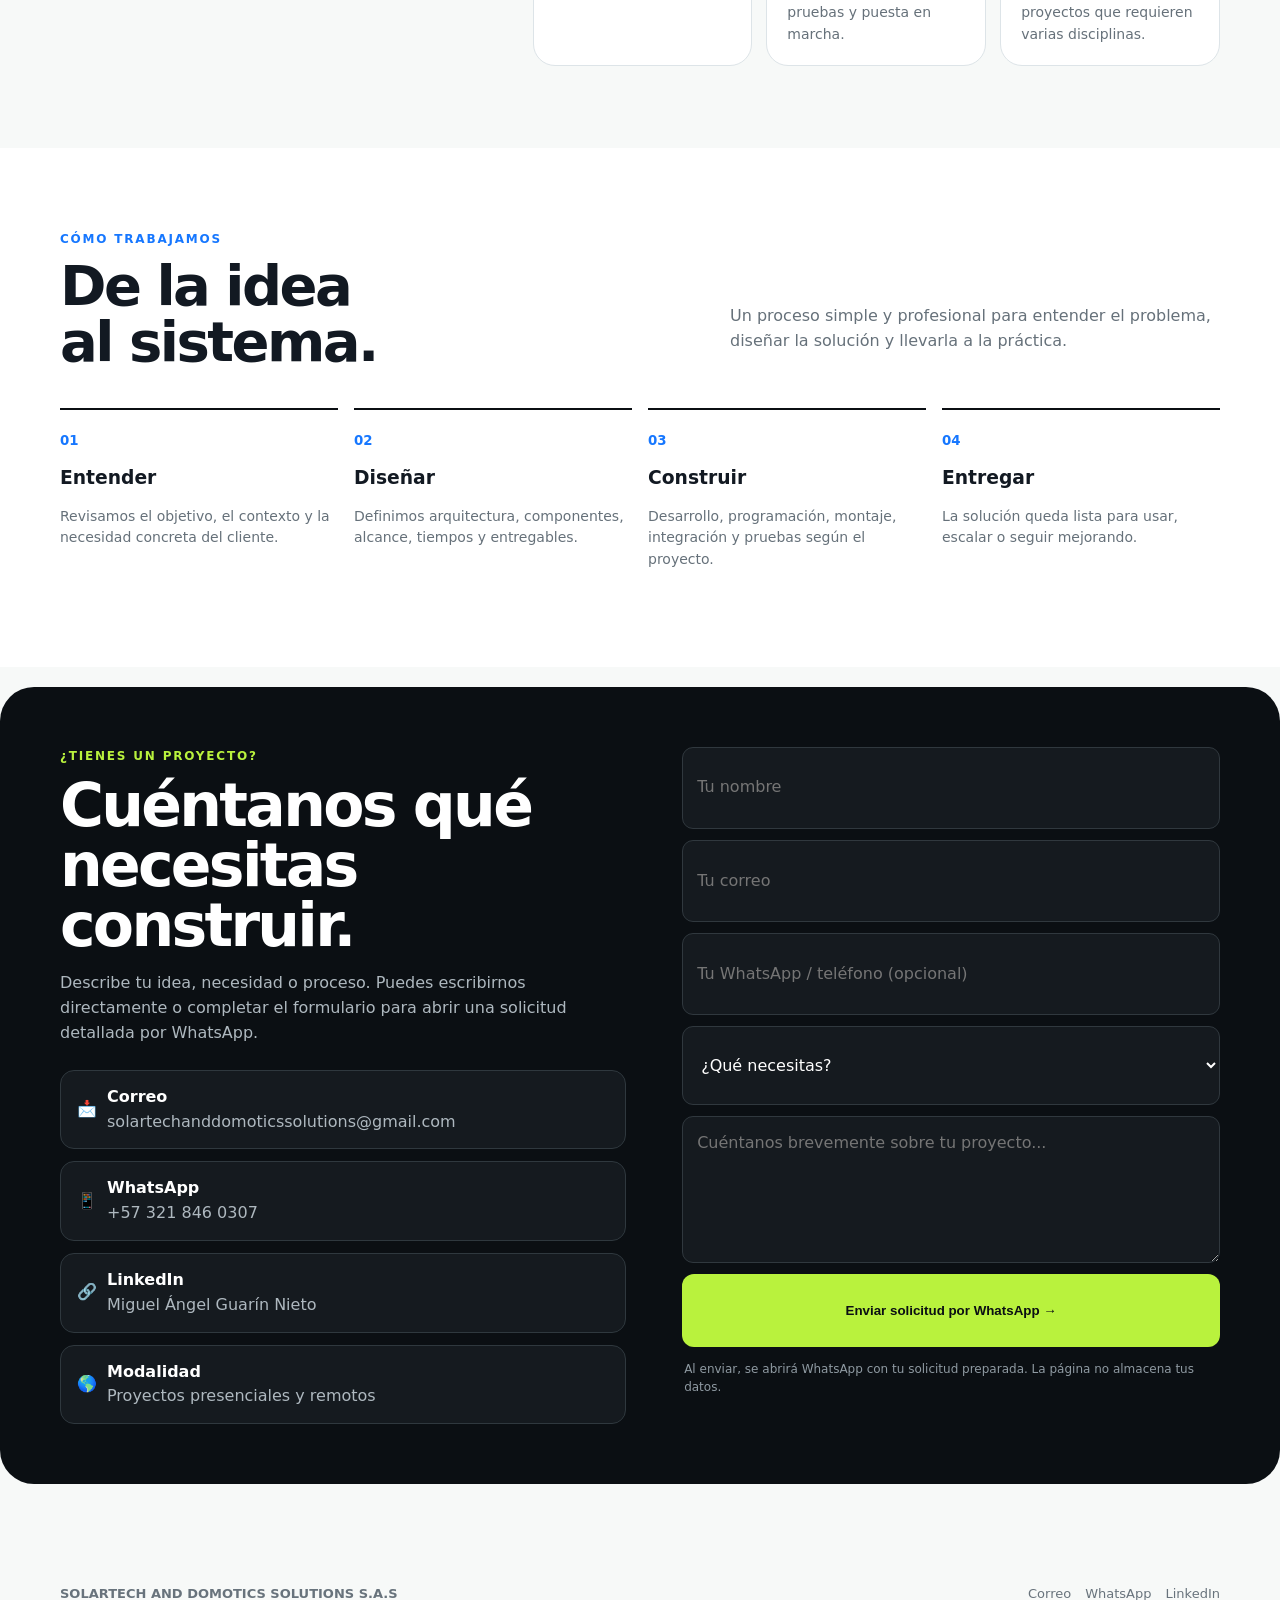
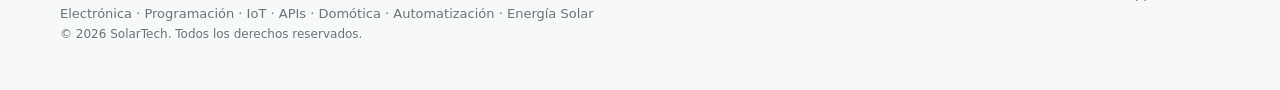
==== commit 27a2beb8: "Add files via upload" ====
--- a/index.html
+++ b/index.html
@@ -1,11 +1,62 @@
 <!doctype html>
-<html lang="es">
+<html lang="es-CO">
 <head>
   <meta charset="utf-8" />
   <meta name="viewport" content="width=device-width,initial-scale=1" />
-  <meta name="description" content="SolarTech and Domotics Solutions S.A.S — Electrónica, programación, IoT, APIs, automatización y energía solar." />
-  <title>SolarTech and Domotics Solutions S.A.S | Automatización · IoT · Energía Solar</title>
-  <link rel="icon" type="image/png" href="assets/solartech-logo.png" />
+  <meta name="description" content="SolarTech and Domotics Solutions S.A.S desarrolla soluciones de electrónica, IoT, APIs, domótica, automatización y energía solar para hogares, negocios y proyectos técnicos." />
+  <meta name="keywords" content="SolarTech, domótica, automatización, IoT, ESP32, Arduino, APIs, energía solar, sistemas fotovoltaicos, piscina automatizada, Colombia" />
+  <meta name="robots" content="index, follow, max-image-preview:large" />
+  <meta name="author" content="SolarTech and Domotics Solutions S.A.S" />
+  <meta name="theme-color" content="#0b0f13" />
+  <meta name="color-scheme" content="light" />
+  <link rel="canonical" href="https://solartechsolutions.github.io/" />
+
+  <meta property="og:type" content="website" />
+  <meta property="og:locale" content="es_CO" />
+  <meta property="og:site_name" content="SolarTech and Domotics Solutions S.A.S" />
+  <meta property="og:title" content="SolarTech | Domótica, Automatización, IoT y Energía Solar" />
+  <meta property="og:description" content="Soluciones de electrónica, IoT, APIs, domótica, automatización y energía solar. Menos tareas. Más sistemas." />
+  <meta property="og:url" content="https://solartechsolutions.github.io/" />
+  <meta property="og:image" content="https://solartechsolutions.github.io/assets/social-preview.png" />
+  <meta property="og:image:width" content="1200" />
+  <meta property="og:image:height" content="630" />
+  <meta property="og:image:alt" content="SolarTech and Domotics Solutions S.A.S — Electrónica, IoT, automatización y energía solar" />
+
+  <meta name="twitter:card" content="summary_large_image" />
+  <meta name="twitter:title" content="SolarTech | Domótica, Automatización, IoT y Energía Solar" />
+  <meta name="twitter:description" content="Soluciones de electrónica, IoT, APIs, domótica, automatización y energía solar." />
+  <meta name="twitter:image" content="https://solartechsolutions.github.io/assets/social-preview.png" />
+
+  <title>SolarTech | Domótica, Automatización, IoT y Energía Solar</title>
+  <link rel="icon" type="image/png" sizes="32x32" href="assets/favicon-32.png" />
+  <link rel="apple-touch-icon" sizes="180x180" href="assets/apple-touch-icon.png" />
+  <link rel="manifest" href="site.webmanifest" />
+
+  <script type="application/ld+json">
+  {
+    "@context": "https://schema.org",
+    "@type": "ProfessionalService",
+    "name": "SolarTech and Domotics Solutions S.A.S",
+    "url": "https://solartechsolutions.github.io/",
+    "logo": "https://solartechsolutions.github.io/assets/solartech-logo.png",
+    "image": "https://solartechsolutions.github.io/assets/social-preview.png",
+    "email": "solartechanddomoticssolutions@gmail.com",
+    "telephone": "+57 321 846 0307",
+    "description": "Soluciones de electrónica, IoT, APIs, domótica, automatización y energía solar.",
+    "sameAs": [
+      "https://www.linkedin.com/in/miguel-angel-guarin-nieto-8122bb215/"
+    ],
+    "areaServed": "Colombia",
+    "serviceType": [
+      "Domótica",
+      "Automatización",
+      "Internet de las cosas (IoT)",
+      "Integración de APIs",
+      "Sistemas embebidos",
+      "Energía solar fotovoltaica"
+    ]
+  }
+  </script>
   <style>
     :root{
       --bg:#f7f9f8; --card:#ffffff; --black:#0b0f13; --ink:#121922; --muted:#66717a;
@@ -88,7 +139,7 @@
         <a href="#servicios">Servicios</a>
         <a href="#portfolio">Portafolio</a>
         <a href="#proyectos">Proyectos</a>
-        <a href="#sobre-mi">Sobre mí</a>
+        <a href="#nosotros">Nosotros</a>
         <a class="cta" href="#contacto">Hablemos →</a>
       </div>
     </div>
@@ -177,7 +228,7 @@
         <div class="head">
           <div>
             <div class="kicker">Trabajo real</div>
-            <h2>Proyectos que<br />sí has ejecutado.</h2>
+            <h2>Proyectos<br />realizados.</h2>
           </div>
           <p>Una selección de proyectos que refleja nuestras capacidades en domótica, energía solar, control por app/API y automatización de piscinas.</p>
         </div>
@@ -225,17 +276,17 @@
       </div>
     </section>
 
-    <section id="sobre-mi">
+    <section id="nosotros">
       <div class="wrap about">
         <div class="stat">
           <strong>+10</strong>
-          <span>proyectos y soluciones desarrolladas en electrónica, automatización y energía.</span>
+          <span>proyectos y soluciones desarrollados en electrónica, automatización, domótica y energía.</span>
         </div>
         <div>
-          <div class="kicker">Sobre mí</div>
+          <div class="kicker">Nosotros</div>
           <h2>Tecnología que termina en algo que funciona.</h2>
-          <p>SolarTech and Domotics Solutions S.A.S desarrolla soluciones tecnológicas que combinan electrónica, programación, IoT, automatización, domótica y energía solar.</p>
-          <p>Nuestro enfoque une hardware y software para resolver necesidades reales: desde domótica y control de iluminación hasta dashboards, automatización de piscinas y soluciones solares.</p>
+          <p>En SolarTech and Domotics Solutions S.A.S desarrollamos soluciones tecnológicas que integran electrónica, programación, IoT, automatización, domótica y energía solar.</p>
+          <p>Nuestro enfoque conecta hardware y software para resolver necesidades reales: desde control de iluminación y dispositivos conectados hasta dashboards, automatización de piscinas y sistemas solares.</p>
           <div class="reasons">
             <article class="reason"><h3>Visión integral</h3><p>Pensamos la solución completa: componentes, conexión, lógica, control y operación final.</p></article>
             <article class="reason"><h3>Experiencia práctica</h3><p>El trabajo no se queda en el diseño: también incluye integración, pruebas y puesta en marcha.</p></article>
@@ -300,7 +351,7 @@
 
   <footer>
     <div class="wrap foot">
-      <div><b>SOLARTECH AND DOMOTICS SOLUTIONS S.A.S</b><br>Electrónica · Programación · IoT · APIs · Domótica · Automatización · Energía Solar</div>
+      <div><b>SOLARTECH AND DOMOTICS SOLUTIONS S.A.S</b><br>Electrónica · Programación · IoT · APIs · Domótica · Automatización · Energía Solar<br><span style="font-size:12px">© 2026 SolarTech. Todos los derechos reservados.</span></div>
       <div class="footer-links">
         <a href="mailto:solartechanddomoticssolutions@gmail.com">Correo</a>
         <a href="https://wa.me/573218460307" target="_blank" rel="noopener">WhatsApp</a>
